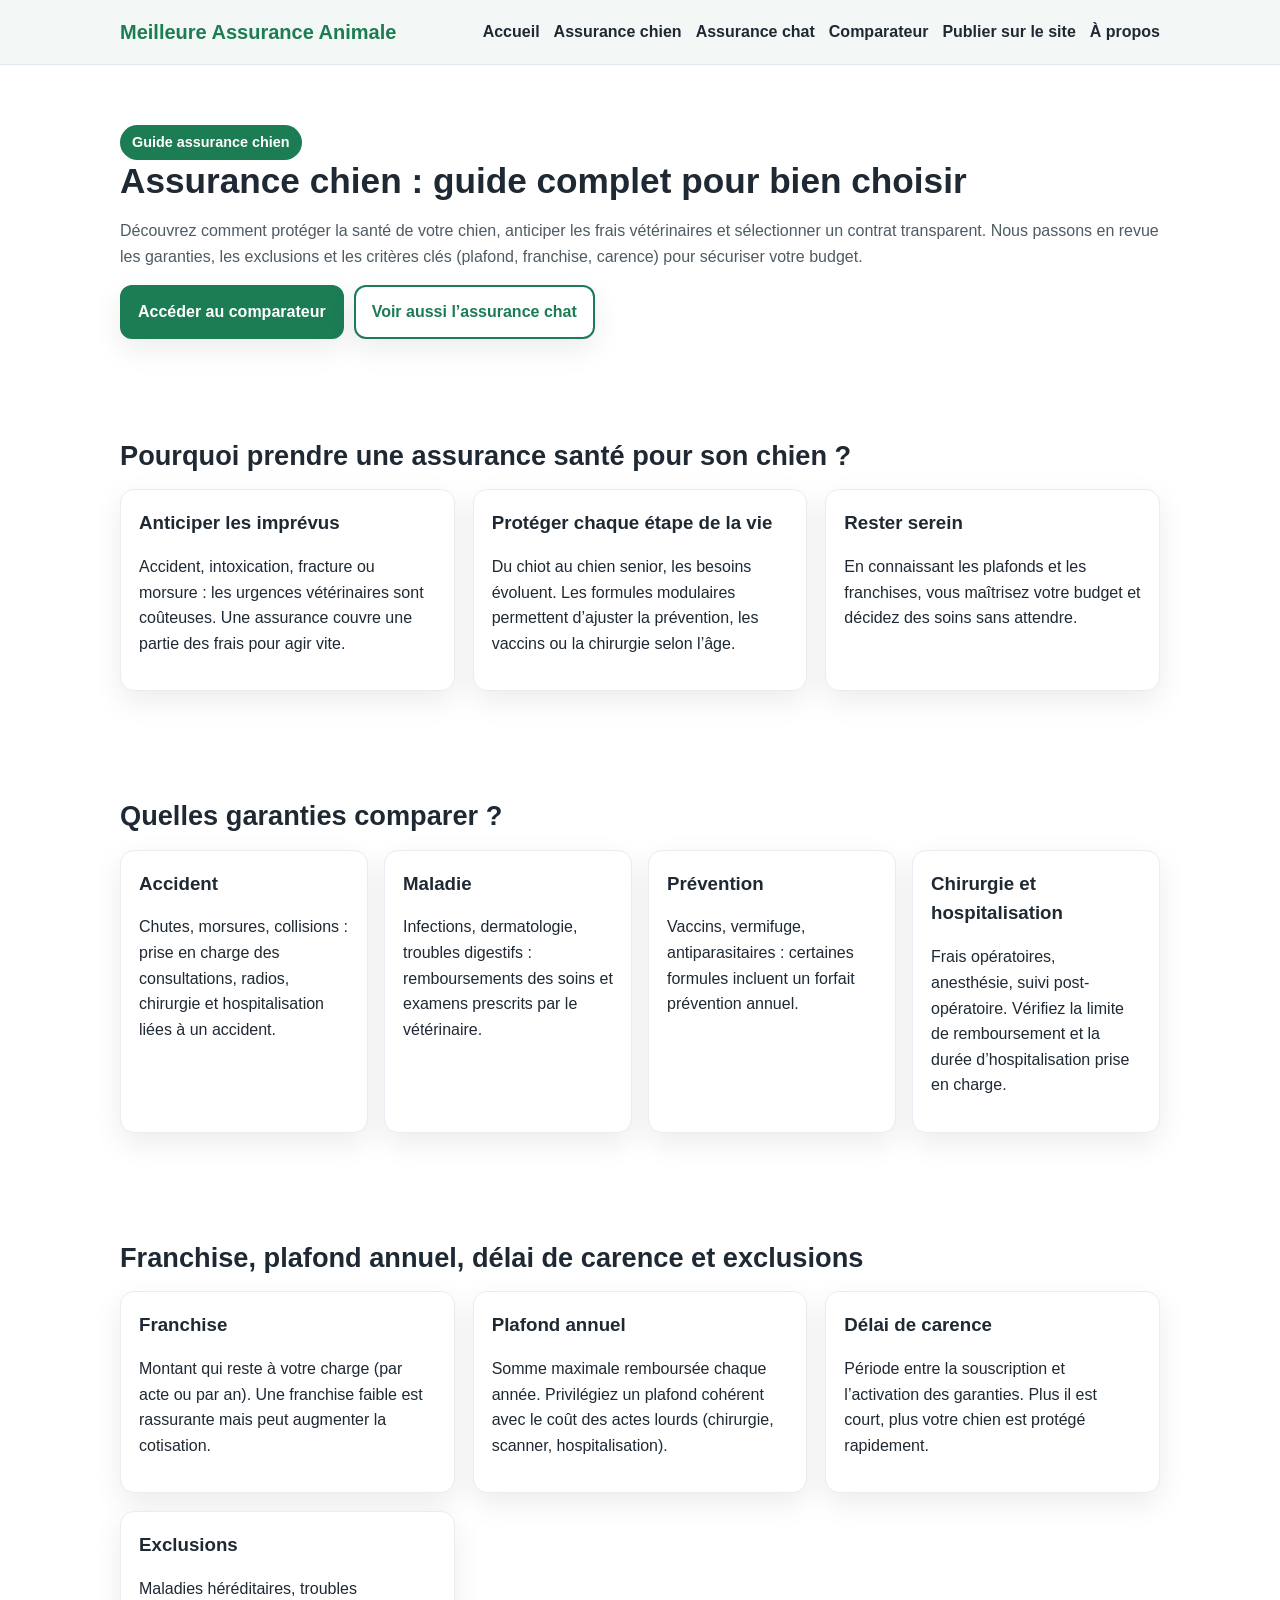
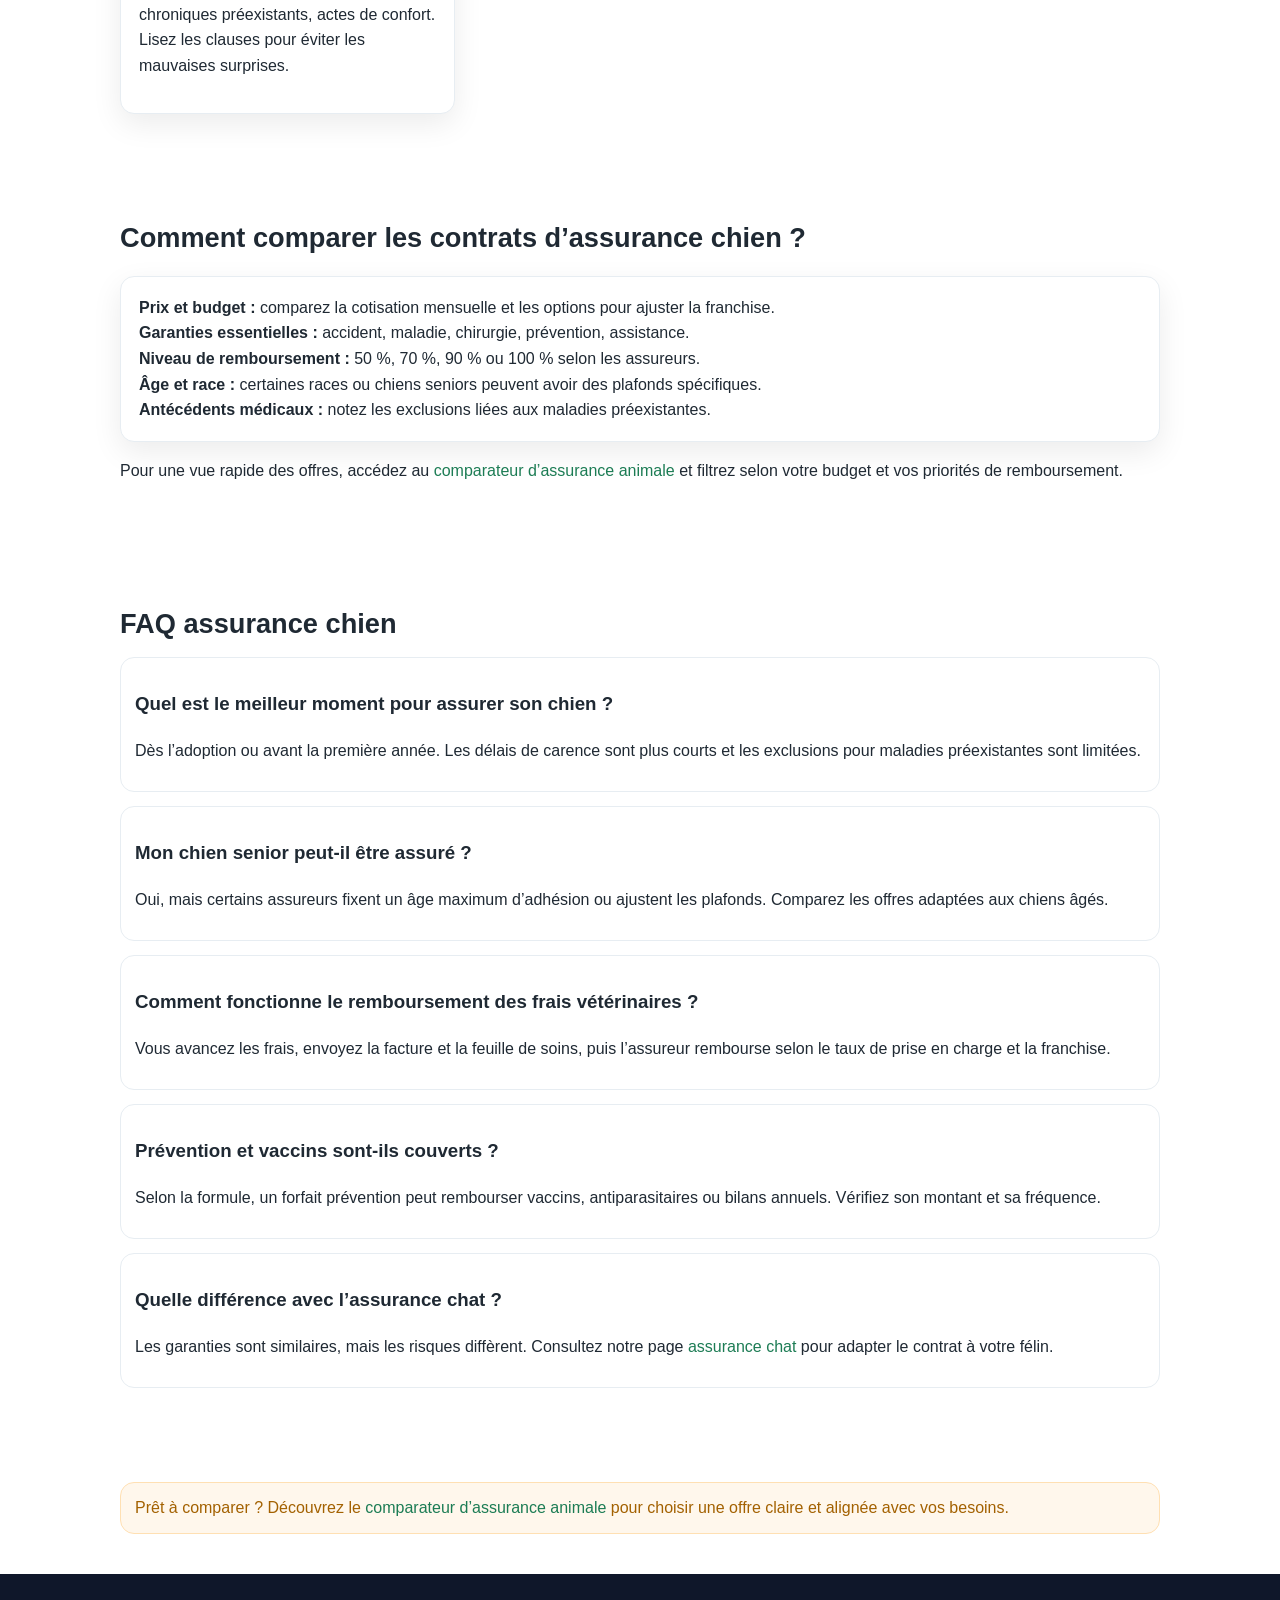
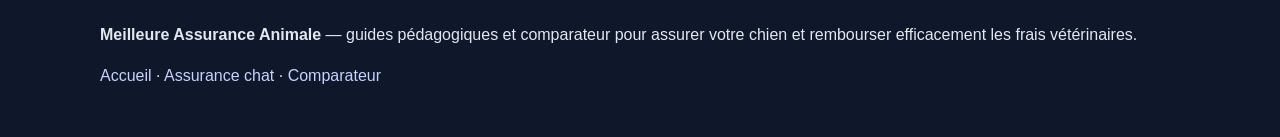
==== assurance-chien.html @ 949f6164 "Add French insurance comparator site content" ====
<!DOCTYPE html>
<html lang="fr">
<head>
  <meta charset="UTF-8">
  <meta name="viewport" content="width=device-width, initial-scale=1.0">
  <title>Assurance chien : guide complet pour bien choisir | Meilleure Assurance Animale</title>
  <meta name="description" content="Assurance chien : garanties accident et maladie, franchises, plafonds annuels, délais de carence et conseils pour comparer les contrats et rembourser les frais vétérinaires.">
  <link rel="stylesheet" href="style.css">
</head>
<body>
<header>
  <div class="navbar">
    <a class="brand" href="/">Meilleure Assurance Animale</a>
    <nav>
      <ul>
        <li><a href="/">Accueil</a></li>
        <li><a href="assurance-chien.html">Assurance chien</a></li>
        <li><a href="assurance-chat.html">Assurance chat</a></li>
        <li><a href="comparateur.html">Comparateur</a></li>
        <li><a href="publier-sur-le-site.html">Publier sur le site</a></li>
        <li><a href="a-propos.html">À propos</a></li>
      </ul>
    </nav>
  </div>
</header>

<section class="hero">
  <div>
    <span class="badge">Guide assurance chien</span>
    <h1>Assurance chien : guide complet pour bien choisir</h1>
    <p>Découvrez comment protéger la santé de votre chien, anticiper les frais vétérinaires et sélectionner un contrat transparent. Nous passons en revue les garanties, les exclusions et les critères clés (plafond, franchise, carence) pour sécuriser votre budget.</p>
    <div style="display:flex;flex-wrap:wrap;gap:10px;margin-top:14px;">
      <a class="btn" href="comparateur.html">Accéder au comparateur</a>
      <a class="btn outline" href="assurance-chat.html">Voir aussi l’assurance chat</a>
    </div>
  </div>
</section>

<section class="section">
  <h2>Pourquoi prendre une assurance santé pour son chien ?</h2>
  <div class="grid-two">
    <div class="card">
      <h3>Anticiper les imprévus</h3>
      <p>Accident, intoxication, fracture ou morsure : les urgences vétérinaires sont coûteuses. Une assurance couvre une partie des frais pour agir vite.</p>
    </div>
    <div class="card">
      <h3>Protéger chaque étape de la vie</h3>
      <p>Du chiot au chien senior, les besoins évoluent. Les formules modulaires permettent d’ajuster la prévention, les vaccins ou la chirurgie selon l’âge.</p>
    </div>
    <div class="card">
      <h3>Rester serein</h3>
      <p>En connaissant les plafonds et les franchises, vous maîtrisez votre budget et décidez des soins sans attendre.</p>
    </div>
  </div>
</section>

<section class="section">
  <h2>Quelles garanties comparer ?</h2>
  <div class="cards">
    <div class="card">
      <h3>Accident</h3>
      <p>Chutes, morsures, collisions : prise en charge des consultations, radios, chirurgie et hospitalisation liées à un accident.</p>
    </div>
    <div class="card">
      <h3>Maladie</h3>
      <p>Infections, dermatologie, troubles digestifs : remboursements des soins et examens prescrits par le vétérinaire.</p>
    </div>
    <div class="card">
      <h3>Prévention</h3>
      <p>Vaccins, vermifuge, antiparasitaires : certaines formules incluent un forfait prévention annuel.</p>
    </div>
    <div class="card">
      <h3>Chirurgie et hospitalisation</h3>
      <p>Frais opératoires, anesthésie, suivi post-opératoire. Vérifiez la limite de remboursement et la durée d’hospitalisation prise en charge.</p>
    </div>
  </div>
</section>

<section class="section">
  <h2>Franchise, plafond annuel, délai de carence et exclusions</h2>
  <div class="grid-two">
    <div class="card">
      <h3>Franchise</h3>
      <p>Montant qui reste à votre charge (par acte ou par an). Une franchise faible est rassurante mais peut augmenter la cotisation.</p>
    </div>
    <div class="card">
      <h3>Plafond annuel</h3>
      <p>Somme maximale remboursée chaque année. Privilégiez un plafond cohérent avec le coût des actes lourds (chirurgie, scanner, hospitalisation).</p>
    </div>
    <div class="card">
      <h3>Délai de carence</h3>
      <p>Période entre la souscription et l’activation des garanties. Plus il est court, plus votre chien est protégé rapidement.</p>
    </div>
    <div class="card">
      <h3>Exclusions</h3>
      <p>Maladies héréditaires, troubles chroniques préexistants, actes de confort. Lisez les clauses pour éviter les mauvaises surprises.</p>
    </div>
  </div>
</section>

<section class="section">
  <h2>Comment comparer les contrats d’assurance chien ?</h2>
  <ul class="card" style="list-style: none; padding-left: 18px;">
    <li><strong>Prix et budget :</strong> comparez la cotisation mensuelle et les options pour ajuster la franchise.</li>
    <li><strong>Garanties essentielles :</strong> accident, maladie, chirurgie, prévention, assistance.</li>
    <li><strong>Niveau de remboursement :</strong> 50 %, 70 %, 90 % ou 100 % selon les assureurs.</li>
    <li><strong>Âge et race :</strong> certaines races ou chiens seniors peuvent avoir des plafonds spécifiques.</li>
    <li><strong>Antécédents médicaux :</strong> notez les exclusions liées aux maladies préexistantes.</li>
  </ul>
  <p>Pour une vue rapide des offres, accédez au <a href="comparateur.html">comparateur d’assurance animale</a> et filtrez selon votre budget et vos priorités de remboursement.</p>
</section>

<section class="section">
  <h2>FAQ assurance chien</h2>
  <div class="faq-item">
    <h3>Quel est le meilleur moment pour assurer son chien ?</h3>
    <p>Dès l’adoption ou avant la première année. Les délais de carence sont plus courts et les exclusions pour maladies préexistantes sont limitées.</p>
  </div>
  <div class="faq-item">
    <h3>Mon chien senior peut-il être assuré ?</h3>
    <p>Oui, mais certains assureurs fixent un âge maximum d’adhésion ou ajustent les plafonds. Comparez les offres adaptées aux chiens âgés.</p>
  </div>
  <div class="faq-item">
    <h3>Comment fonctionne le remboursement des frais vétérinaires ?</h3>
    <p>Vous avancez les frais, envoyez la facture et la feuille de soins, puis l’assureur rembourse selon le taux de prise en charge et la franchise.</p>
  </div>
  <div class="faq-item">
    <h3>Prévention et vaccins sont-ils couverts ?</h3>
    <p>Selon la formule, un forfait prévention peut rembourser vaccins, antiparasitaires ou bilans annuels. Vérifiez son montant et sa fréquence.</p>
  </div>
  <div class="faq-item">
    <h3>Quelle différence avec l’assurance chat ?</h3>
    <p>Les garanties sont similaires, mais les risques diffèrent. Consultez notre page <a href="assurance-chat.html">assurance chat</a> pour adapter le contrat à votre félin.</p>
  </div>
</section>

<section class="section">
  <div class="notice">
    Prêt à comparer ? Découvrez le <a href="comparateur.html">comparateur d’assurance animale</a> pour choisir une offre claire et alignée avec vos besoins.
  </div>
</section>

<footer class="footer">
  <div class="section" style="padding:0;max-width:var(--max-width);">
    <p><strong>Meilleure Assurance Animale</strong> — guides pédagogiques et comparateur pour assurer votre chien et rembourser efficacement les frais vétérinaires.</p>
    <p><a href="/">Accueil</a> · <a href="assurance-chat.html">Assurance chat</a> · <a href="comparateur.html">Comparateur</a></p>
  </div>
</footer>
</body>
</html>
---- style.css ----
:root {
  --primary: #1c7c54;
  --secondary: #f3f8f6;
  --accent: #ffb347;
  --text: #1f2933;
  --muted: #4f5b62;
  --bg: #ffffff;
  --shadow: 0 10px 30px rgba(0, 0, 0, 0.08);
  --radius: 14px;
  --max-width: 1080px;
}

* {
  box-sizing: border-box;
}

body {
  margin: 0;
  font-family: 'Segoe UI', 'Helvetica Neue', Arial, sans-serif;
  color: var(--text);
  background: var(--bg);
  line-height: 1.6;
}

a {
  color: var(--primary);
  text-decoration: none;
}

a:hover {
  text-decoration: underline;
}

header {
  background: var(--secondary);
  border-bottom: 1px solid #e2e8f0;
}

.navbar {
  max-width: var(--max-width);
  margin: 0 auto;
  padding: 16px 20px;
  display: flex;
  align-items: center;
  justify-content: space-between;
}

.brand {
  font-weight: 800;
  font-size: 1.25rem;
  color: var(--primary);
}

nav ul {
  list-style: none;
  margin: 0;
  padding: 0;
  display: flex;
  gap: 14px;
}

nav a {
  font-weight: 600;
  color: var(--text);
}

.hero {
  max-width: var(--max-width);
  margin: 0 auto;
  padding: 60px 20px 32px;
  display: grid;
  grid-template-columns: repeat(auto-fit, minmax(280px, 1fr));
  gap: 24px;
  align-items: center;
}

.hero h1 {
  margin: 0 0 12px;
  font-size: 2.2rem;
  line-height: 1.2;
  text-align: left;
}

.hero p {
  color: var(--muted);
}

.badge {
  display: inline-flex;
  align-items: center;
  gap: 8px;
  background: var(--primary);
  color: #fff;
  padding: 6px 12px;
  border-radius: 999px;
  font-weight: 600;
  font-size: 0.9rem;
}

.btn {
  display: inline-flex;
  align-items: center;
  justify-content: center;
  gap: 8px;
  padding: 12px 16px;
  border-radius: 12px;
  border: 2px solid var(--primary);
  background: var(--primary);
  color: #fff;
  font-weight: 700;
  text-decoration: none;
  box-shadow: var(--shadow);
  transition: transform 0.15s ease, box-shadow 0.15s ease;
}

.btn.outline {
  background: #fff;
  color: var(--primary);
}

.btn:hover {
  transform: translateY(-1px);
  text-decoration: none;
  box-shadow: 0 14px 36px rgba(28, 124, 84, 0.18);
}

.section {
  max-width: var(--max-width);
  margin: 0 auto;
  padding: 40px 20px;
}

.section h2 {
  margin-bottom: 12px;
  font-size: 1.7rem;
}

.cards {
  display: grid;
  grid-template-columns: repeat(auto-fit, minmax(240px, 1fr));
  gap: 16px;
}

.card {
  background: #fff;
  border-radius: var(--radius);
  padding: 18px;
  box-shadow: var(--shadow);
  border: 1px solid #e7edf2;
}

.card h3 {
  margin-top: 0;
  margin-bottom: 8px;
}

.grid-two {
  display: grid;
  grid-template-columns: repeat(auto-fit, minmax(300px, 1fr));
  gap: 18px;
}

.table-wrapper {
  overflow: auto;
  border-radius: var(--radius);
  box-shadow: var(--shadow);
  border: 1px solid #e7edf2;
  background: #fff;
}

table {
  width: 100%;
  border-collapse: collapse;
  min-width: 720px;
}

table th, table td {
  padding: 14px;
  text-align: left;
  border-bottom: 1px solid #e7edf2;
}

table th {
  background: var(--secondary);
  font-size: 0.95rem;
}

.notice {
  background: #fff7ec;
  border: 1px solid #ffe0b3;
  padding: 12px 14px;
  border-radius: var(--radius);
  color: #a36100;
}

.faq-item {
  margin-bottom: 14px;
  padding: 12px 14px;
  border: 1px solid #e7edf2;
  border-radius: var(--radius);
  background: #fff;
}

.footer {
  background: #0f172a;
  color: #e2e8f0;
  padding: 32px 20px;
}

.footer a {
  color: #c7d2fe;
}

.meta {
  display: none;
}

@media (max-width: 720px) {
  .hero h1 {
    font-size: 1.8rem;
  }
  nav ul {
    flex-wrap: wrap;
  }
  .btn {
    width: 100%;
  }
}
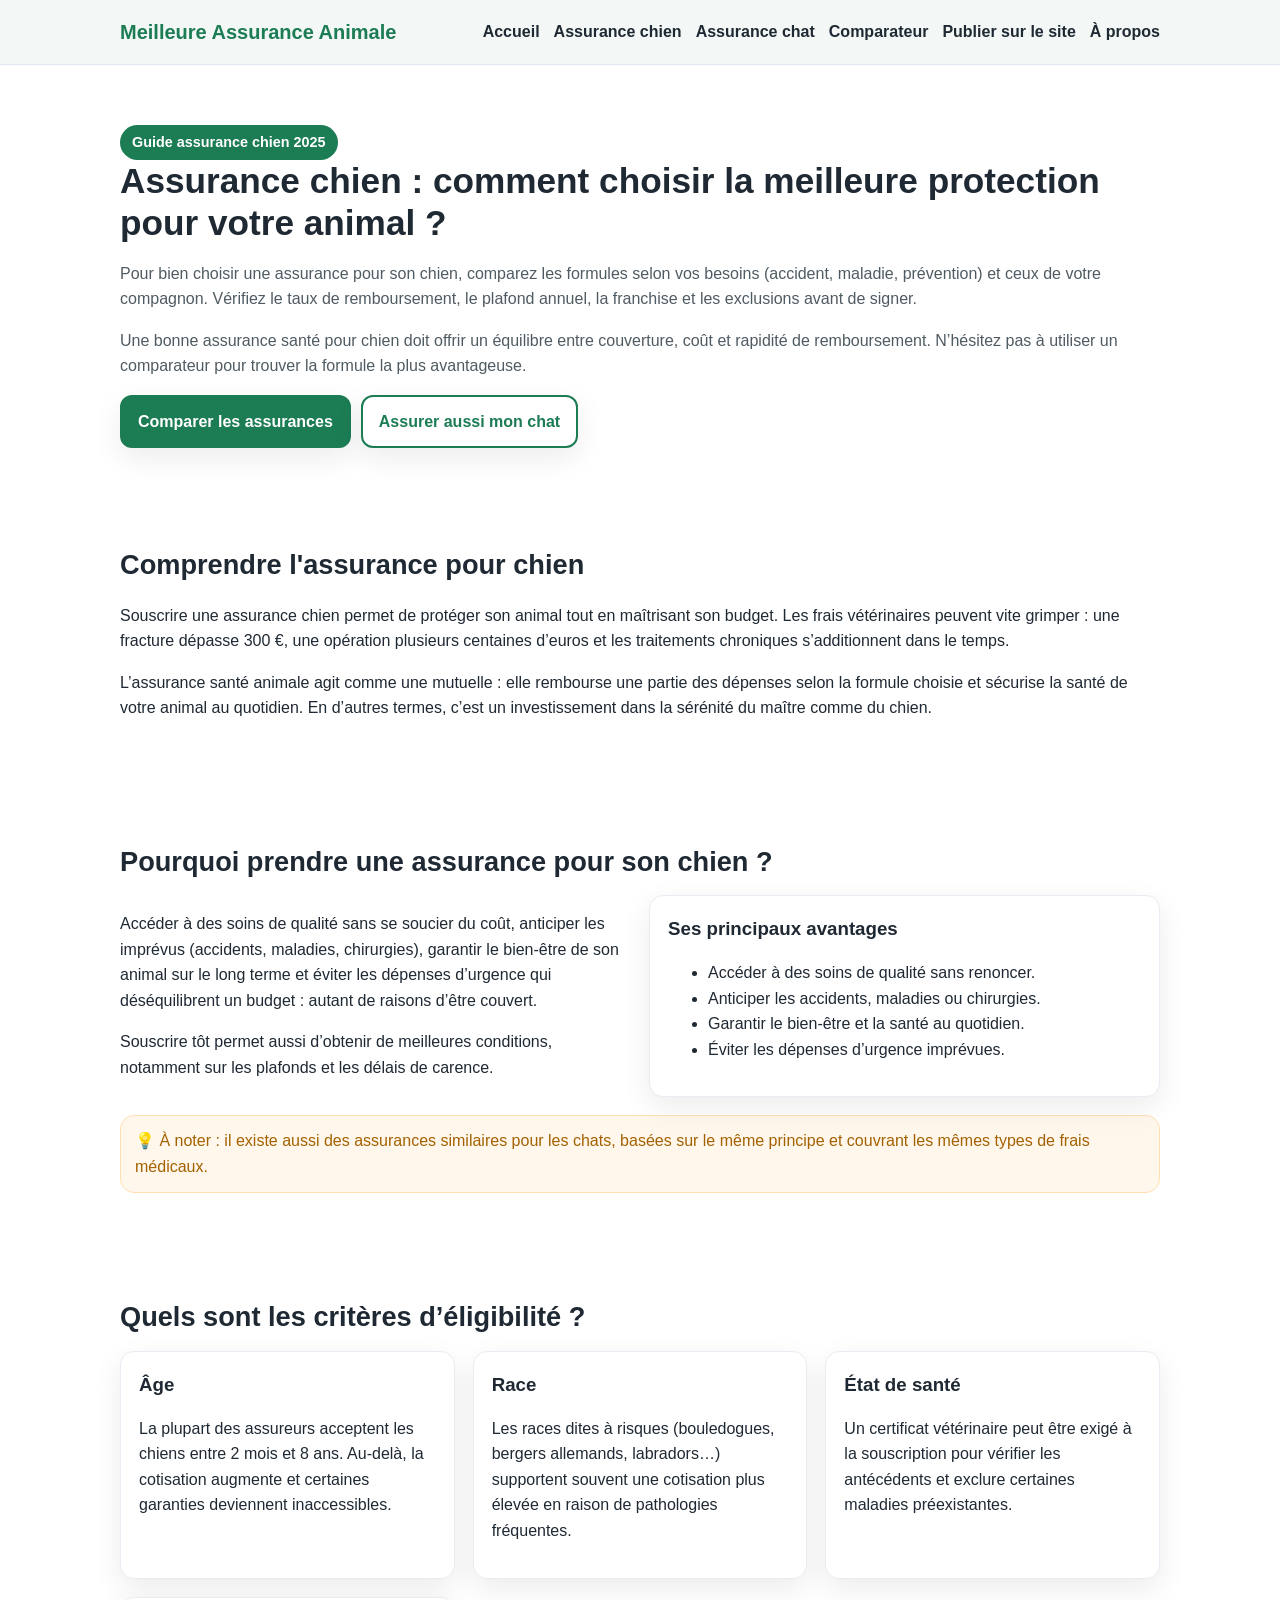
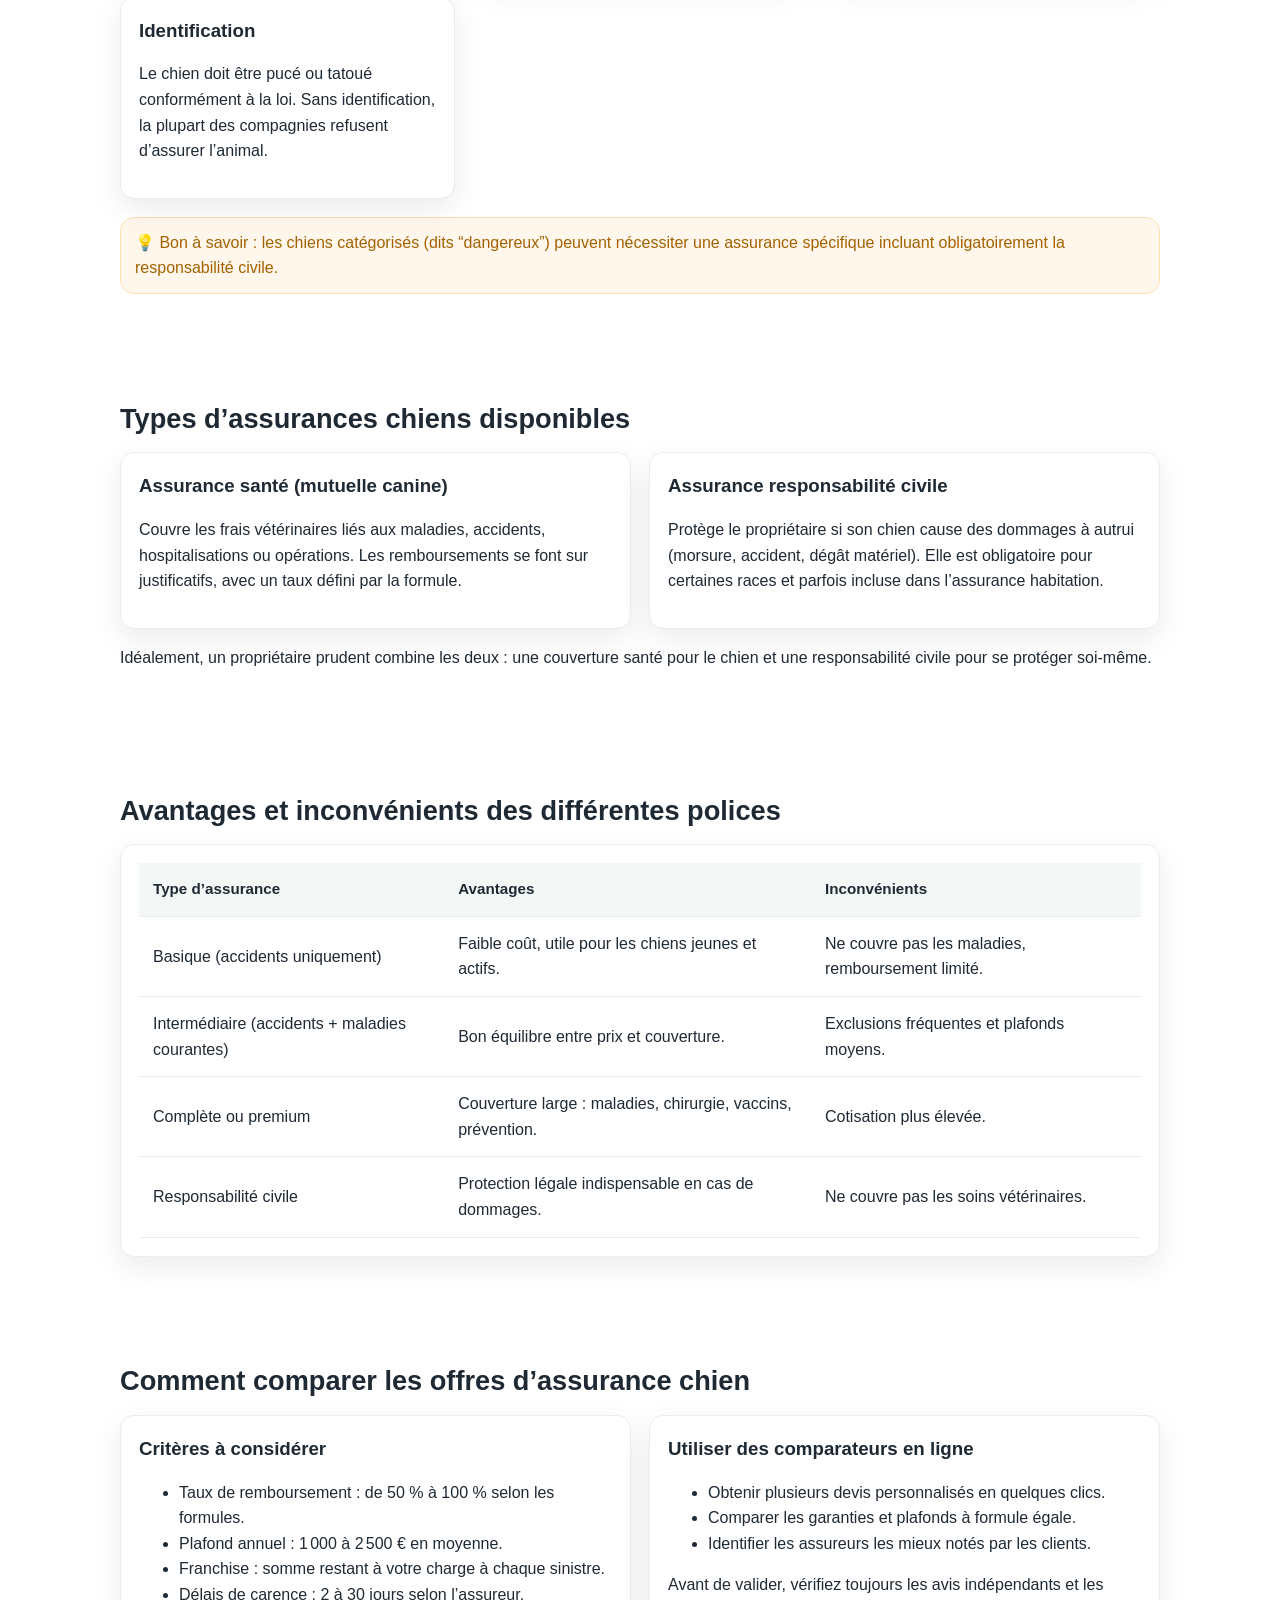
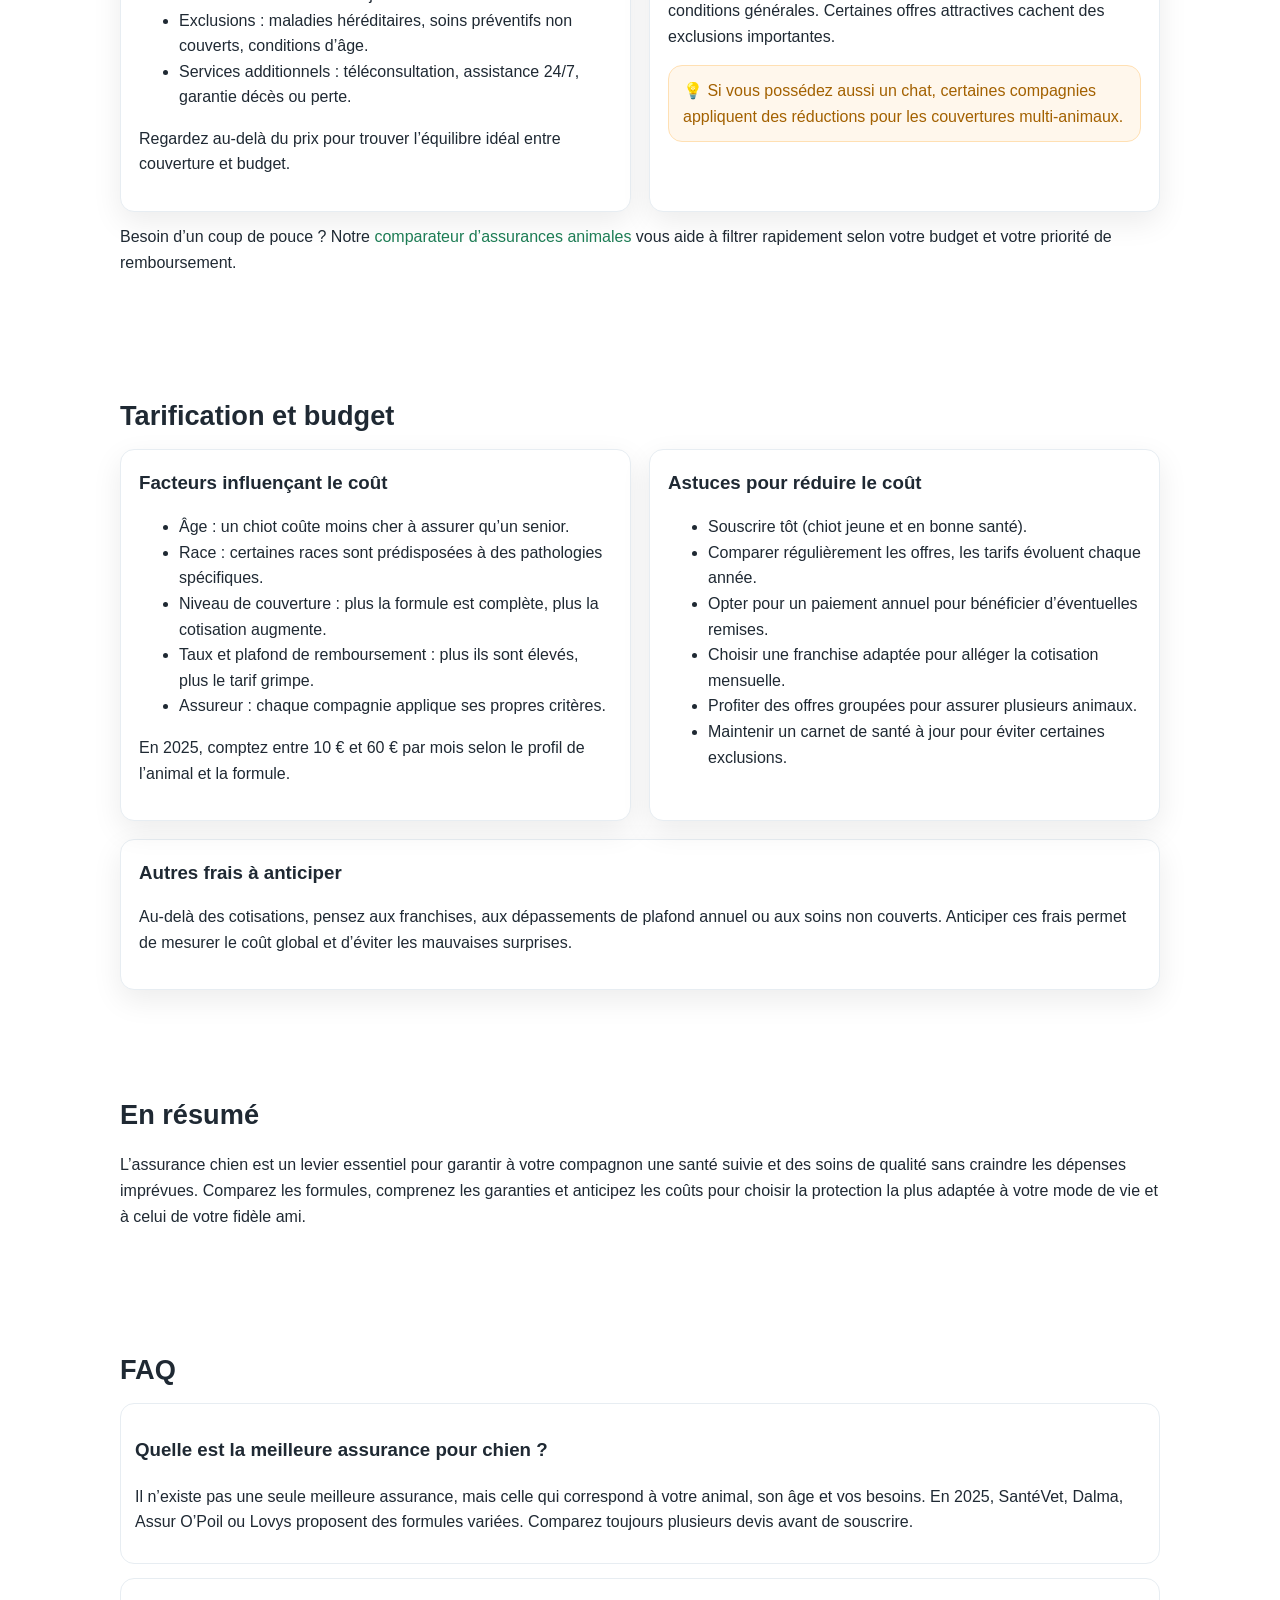
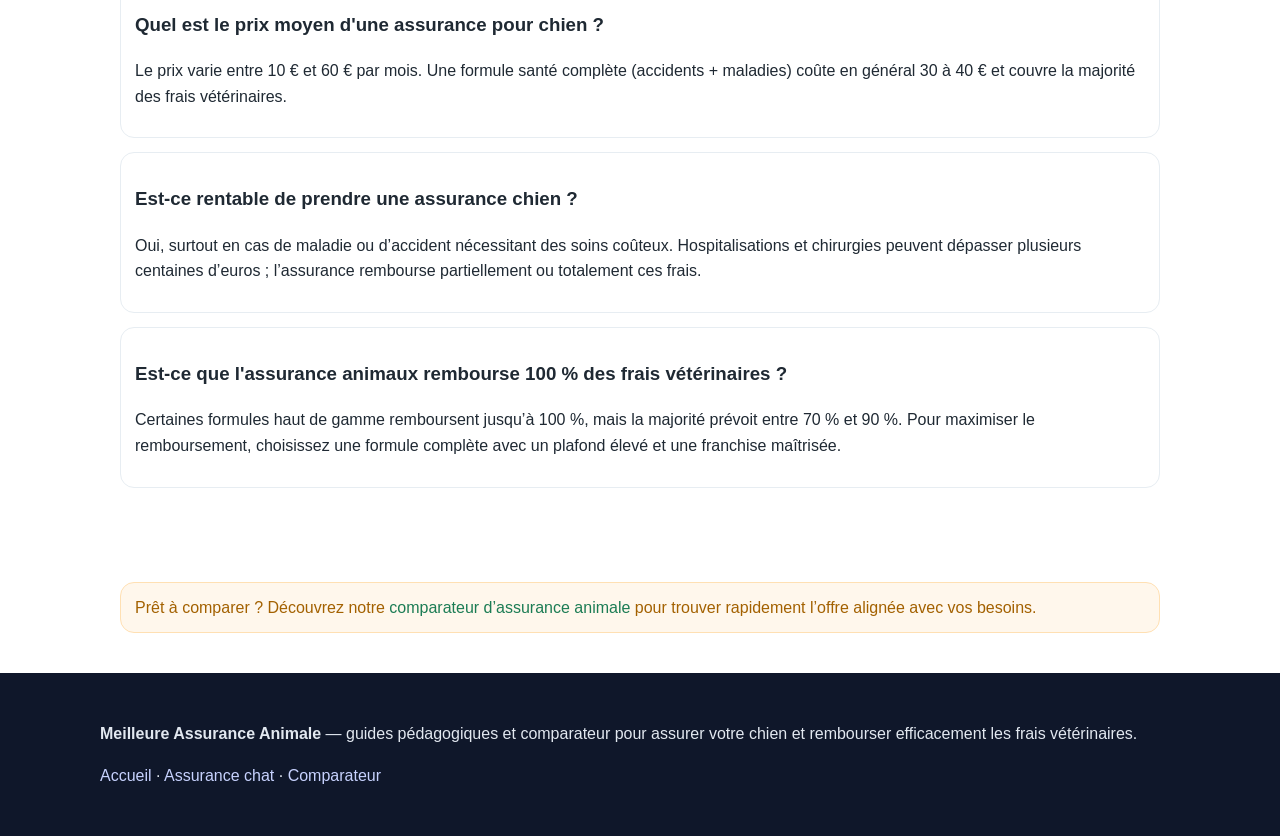
==== commit 02cd0185: "assurance chien" ====
--- a/assurance-chien.html
+++ b/assurance-chien.html
@@ -3,8 +3,8 @@
 <head>
   <meta charset="UTF-8">
   <meta name="viewport" content="width=device-width, initial-scale=1.0">
-  <title>Assurance chien : guide complet pour bien choisir | Meilleure Assurance Animale</title>
-  <meta name="description" content="Assurance chien : garanties accident et maladie, franchises, plafonds annuels, délais de carence et conseils pour comparer les contrats et rembourser les frais vétérinaires.">
+  <title>Assurance chien : comment choisir la meilleure protection | Meilleure Assurance Animale</title>
+  <meta name="description" content="Comparez les assurances chien : taux de remboursement, plafonds, franchises, délais de carence, responsabilité civile et astuces pour réduire le coût.">
   <link rel="stylesheet" href="style.css">
 </head>
 <body>
@@ -14,7 +14,7 @@
     <nav>
       <ul>
         <li><a href="/">Accueil</a></li>
-        <li><a href="assurance-chien.html">Assurance chien</a></li>
+        <li><a href="assurance-chien.html" aria-current="page">Assurance chien</a></li>
         <li><a href="assurance-chat.html">Assurance chat</a></li>
         <li><a href="comparateur.html">Comparateur</a></li>
         <li><a href="publier-sur-le-site.html">Publier sur le site</a></li>
@@ -26,117 +26,211 @@
 
 <section class="hero">
   <div>
-    <span class="badge">Guide assurance chien</span>
-    <h1>Assurance chien : guide complet pour bien choisir</h1>
-    <p>Découvrez comment protéger la santé de votre chien, anticiper les frais vétérinaires et sélectionner un contrat transparent. Nous passons en revue les garanties, les exclusions et les critères clés (plafond, franchise, carence) pour sécuriser votre budget.</p>
+    <span class="badge">Guide assurance chien 2025</span>
+    <h1>Assurance chien : comment choisir la meilleure protection pour votre animal ?</h1>
+    <p>Pour bien choisir une assurance pour son chien, comparez les formules selon vos besoins (accident, maladie, prévention) et ceux de votre compagnon. Vérifiez le taux de remboursement, le plafond annuel, la franchise et les exclusions avant de signer.</p>
+    <p>Une bonne assurance santé pour chien doit offrir un équilibre entre couverture, coût et rapidité de remboursement. N’hésitez pas à utiliser un comparateur pour trouver la formule la plus avantageuse.</p>
     <div style="display:flex;flex-wrap:wrap;gap:10px;margin-top:14px;">
-      <a class="btn" href="comparateur.html">Accéder au comparateur</a>
-      <a class="btn outline" href="assurance-chat.html">Voir aussi l’assurance chat</a>
-    </div>
-  </div>
-</section>
-
-<section class="section">
-  <h2>Pourquoi prendre une assurance santé pour son chien ?</h2>
-  <div class="grid-two">
-    <div class="card">
-      <h3>Anticiper les imprévus</h3>
-      <p>Accident, intoxication, fracture ou morsure : les urgences vétérinaires sont coûteuses. Une assurance couvre une partie des frais pour agir vite.</p>
-    </div>
-    <div class="card">
-      <h3>Protéger chaque étape de la vie</h3>
-      <p>Du chiot au chien senior, les besoins évoluent. Les formules modulaires permettent d’ajuster la prévention, les vaccins ou la chirurgie selon l’âge.</p>
-    </div>
-    <div class="card">
-      <h3>Rester serein</h3>
-      <p>En connaissant les plafonds et les franchises, vous maîtrisez votre budget et décidez des soins sans attendre.</p>
-    </div>
-  </div>
-</section>
-
-<section class="section">
-  <h2>Quelles garanties comparer ?</h2>
-  <div class="cards">
-    <div class="card">
-      <h3>Accident</h3>
-      <p>Chutes, morsures, collisions : prise en charge des consultations, radios, chirurgie et hospitalisation liées à un accident.</p>
-    </div>
-    <div class="card">
-      <h3>Maladie</h3>
-      <p>Infections, dermatologie, troubles digestifs : remboursements des soins et examens prescrits par le vétérinaire.</p>
-    </div>
-    <div class="card">
-      <h3>Prévention</h3>
-      <p>Vaccins, vermifuge, antiparasitaires : certaines formules incluent un forfait prévention annuel.</p>
-    </div>
-    <div class="card">
-      <h3>Chirurgie et hospitalisation</h3>
-      <p>Frais opératoires, anesthésie, suivi post-opératoire. Vérifiez la limite de remboursement et la durée d’hospitalisation prise en charge.</p>
-    </div>
-  </div>
-</section>
-
-<section class="section">
-  <h2>Franchise, plafond annuel, délai de carence et exclusions</h2>
-  <div class="grid-two">
-    <div class="card">
-      <h3>Franchise</h3>
-      <p>Montant qui reste à votre charge (par acte ou par an). Une franchise faible est rassurante mais peut augmenter la cotisation.</p>
-    </div>
-    <div class="card">
-      <h3>Plafond annuel</h3>
-      <p>Somme maximale remboursée chaque année. Privilégiez un plafond cohérent avec le coût des actes lourds (chirurgie, scanner, hospitalisation).</p>
-    </div>
-    <div class="card">
-      <h3>Délai de carence</h3>
-      <p>Période entre la souscription et l’activation des garanties. Plus il est court, plus votre chien est protégé rapidement.</p>
-    </div>
-    <div class="card">
-      <h3>Exclusions</h3>
-      <p>Maladies héréditaires, troubles chroniques préexistants, actes de confort. Lisez les clauses pour éviter les mauvaises surprises.</p>
-    </div>
-  </div>
-</section>
-
-<section class="section">
-  <h2>Comment comparer les contrats d’assurance chien ?</h2>
-  <ul class="card" style="list-style: none; padding-left: 18px;">
-    <li><strong>Prix et budget :</strong> comparez la cotisation mensuelle et les options pour ajuster la franchise.</li>
-    <li><strong>Garanties essentielles :</strong> accident, maladie, chirurgie, prévention, assistance.</li>
-    <li><strong>Niveau de remboursement :</strong> 50 %, 70 %, 90 % ou 100 % selon les assureurs.</li>
-    <li><strong>Âge et race :</strong> certaines races ou chiens seniors peuvent avoir des plafonds spécifiques.</li>
-    <li><strong>Antécédents médicaux :</strong> notez les exclusions liées aux maladies préexistantes.</li>
-  </ul>
-  <p>Pour une vue rapide des offres, accédez au <a href="comparateur.html">comparateur d’assurance animale</a> et filtrez selon votre budget et vos priorités de remboursement.</p>
-</section>
-
-<section class="section">
-  <h2>FAQ assurance chien</h2>
-  <div class="faq-item">
-    <h3>Quel est le meilleur moment pour assurer son chien ?</h3>
-    <p>Dès l’adoption ou avant la première année. Les délais de carence sont plus courts et les exclusions pour maladies préexistantes sont limitées.</p>
-  </div>
-  <div class="faq-item">
-    <h3>Mon chien senior peut-il être assuré ?</h3>
-    <p>Oui, mais certains assureurs fixent un âge maximum d’adhésion ou ajustent les plafonds. Comparez les offres adaptées aux chiens âgés.</p>
-  </div>
-  <div class="faq-item">
-    <h3>Comment fonctionne le remboursement des frais vétérinaires ?</h3>
-    <p>Vous avancez les frais, envoyez la facture et la feuille de soins, puis l’assureur rembourse selon le taux de prise en charge et la franchise.</p>
-  </div>
-  <div class="faq-item">
-    <h3>Prévention et vaccins sont-ils couverts ?</h3>
-    <p>Selon la formule, un forfait prévention peut rembourser vaccins, antiparasitaires ou bilans annuels. Vérifiez son montant et sa fréquence.</p>
-  </div>
-  <div class="faq-item">
-    <h3>Quelle différence avec l’assurance chat ?</h3>
-    <p>Les garanties sont similaires, mais les risques diffèrent. Consultez notre page <a href="assurance-chat.html">assurance chat</a> pour adapter le contrat à votre félin.</p>
+      <a class="btn" href="comparateur.html">Comparer les assurances</a>
+      <a class="btn outline" href="assurance-chat.html">Assurer aussi mon chat</a>
+    </div>
+  </div>
+</section>
+
+<section class="section">
+  <h2>Comprendre l'assurance pour chien</h2>
+  <p>Souscrire une assurance chien permet de protéger son animal tout en maîtrisant son budget. Les frais vétérinaires peuvent vite grimper : une fracture dépasse 300 €, une opération plusieurs centaines d’euros et les traitements chroniques s’additionnent dans le temps.</p>
+  <p>L’assurance santé animale agit comme une mutuelle : elle rembourse une partie des dépenses selon la formule choisie et sécurise la santé de votre animal au quotidien. En d’autres termes, c’est un investissement dans la sérénité du maître comme du chien.</p>
+</section>
+
+<section class="section">
+  <h2>Pourquoi prendre une assurance pour son chien&nbsp;?</h2>
+  <div class="grid-two">
+    <div>
+      <p>Accéder à des soins de qualité sans se soucier du coût, anticiper les imprévus (accidents, maladies, chirurgies), garantir le bien-être de son animal sur le long terme et éviter les dépenses d’urgence qui déséquilibrent un budget : autant de raisons d’être couvert.</p>
+      <p>Souscrire tôt permet aussi d’obtenir de meilleures conditions, notamment sur les plafonds et les délais de carence.</p>
+    </div>
+    <div class="card">
+      <h3>Ses principaux avantages</h3>
+      <ul>
+        <li>Accéder à des soins de qualité sans renoncer.</li>
+        <li>Anticiper les accidents, maladies ou chirurgies.</li>
+        <li>Garantir le bien-être et la santé au quotidien.</li>
+        <li>Éviter les dépenses d’urgence imprévues.</li>
+      </ul>
+    </div>
+  </div>
+  <div class="notice" style="margin-top:18px;">
+    💡 À noter : il existe aussi des assurances similaires pour les chats, basées sur le même principe et couvrant les mêmes types de frais médicaux.
+  </div>
+</section>
+
+<section class="section">
+  <h2>Quels sont les critères d’éligibilité&nbsp;?</h2>
+  <div class="grid-two">
+    <div class="card">
+      <h3>Âge</h3>
+      <p>La plupart des assureurs acceptent les chiens entre 2 mois et 8 ans. Au-delà, la cotisation augmente et certaines garanties deviennent inaccessibles.</p>
+    </div>
+    <div class="card">
+      <h3>Race</h3>
+      <p>Les races dites à risques (bouledogues, bergers allemands, labradors…) supportent souvent une cotisation plus élevée en raison de pathologies fréquentes.</p>
+    </div>
+    <div class="card">
+      <h3>État de santé</h3>
+      <p>Un certificat vétérinaire peut être exigé à la souscription pour vérifier les antécédents et exclure certaines maladies préexistantes.</p>
+    </div>
+    <div class="card">
+      <h3>Identification</h3>
+      <p>Le chien doit être pucé ou tatoué conformément à la loi. Sans identification, la plupart des compagnies refusent d’assurer l’animal.</p>
+    </div>
+  </div>
+  <div class="notice" style="margin-top:18px;">
+    💡 Bon à savoir : les chiens catégorisés (dits “dangereux”) peuvent nécessiter une assurance spécifique incluant obligatoirement la responsabilité civile.
+  </div>
+</section>
+
+<section class="section">
+  <h2>Types d’assurances chiens disponibles</h2>
+  <div class="grid-two">
+    <div class="card">
+      <h3>Assurance santé (mutuelle canine)</h3>
+      <p>Couvre les frais vétérinaires liés aux maladies, accidents, hospitalisations ou opérations. Les remboursements se font sur justificatifs, avec un taux défini par la formule.</p>
+    </div>
+    <div class="card">
+      <h3>Assurance responsabilité civile</h3>
+      <p>Protège le propriétaire si son chien cause des dommages à autrui (morsure, accident, dégât matériel). Elle est obligatoire pour certaines races et parfois incluse dans l’assurance habitation.</p>
+    </div>
+  </div>
+  <p style="margin-top:16px;">Idéalement, un propriétaire prudent combine les deux : une couverture santé pour le chien et une responsabilité civile pour se protéger soi-même.</p>
+</section>
+
+<section class="section">
+  <h2>Avantages et inconvénients des différentes polices</h2>
+  <div class="card" style="overflow-x:auto;">
+    <table>
+      <thead>
+        <tr>
+          <th>Type d’assurance</th>
+          <th>Avantages</th>
+          <th>Inconvénients</th>
+        </tr>
+      </thead>
+      <tbody>
+        <tr>
+          <td>Basique (accidents uniquement)</td>
+          <td>Faible coût, utile pour les chiens jeunes et actifs.</td>
+          <td>Ne couvre pas les maladies, remboursement limité.</td>
+        </tr>
+        <tr>
+          <td>Intermédiaire (accidents + maladies courantes)</td>
+          <td>Bon équilibre entre prix et couverture.</td>
+          <td>Exclusions fréquentes et plafonds moyens.</td>
+        </tr>
+        <tr>
+          <td>Complète ou premium</td>
+          <td>Couverture large : maladies, chirurgie, vaccins, prévention.</td>
+          <td>Cotisation plus élevée.</td>
+        </tr>
+        <tr>
+          <td>Responsabilité civile</td>
+          <td>Protection légale indispensable en cas de dommages.</td>
+          <td>Ne couvre pas les soins vétérinaires.</td>
+        </tr>
+      </tbody>
+    </table>
+  </div>
+</section>
+
+<section class="section">
+  <h2>Comment comparer les offres d’assurance chien</h2>
+  <div class="grid-two">
+    <div class="card">
+      <h3>Critères à considérer</h3>
+      <ul>
+        <li>Taux de remboursement : de 50 % à 100 % selon les formules.</li>
+        <li>Plafond annuel : 1 000 à 2 500 € en moyenne.</li>
+        <li>Franchise : somme restant à votre charge à chaque sinistre.</li>
+        <li>Délais de carence : 2 à 30 jours selon l’assureur.</li>
+        <li>Exclusions : maladies héréditaires, soins préventifs non couverts, conditions d’âge.</li>
+        <li>Services additionnels : téléconsultation, assistance 24/7, garantie décès ou perte.</li>
+      </ul>
+      <p>Regardez au-delà du prix pour trouver l’équilibre idéal entre couverture et budget.</p>
+    </div>
+    <div class="card">
+      <h3>Utiliser des comparateurs en ligne</h3>
+      <ul>
+        <li>Obtenir plusieurs devis personnalisés en quelques clics.</li>
+        <li>Comparer les garanties et plafonds à formule égale.</li>
+        <li>Identifier les assureurs les mieux notés par les clients.</li>
+      </ul>
+      <p>Avant de valider, vérifiez toujours les avis indépendants et les conditions générales. Certaines offres attractives cachent des exclusions importantes.</p>
+      <p class="notice" style="margin-top:8px;">💡 Si vous possédez aussi un chat, certaines compagnies appliquent des réductions pour les couvertures multi-animaux.</p>
+    </div>
+  </div>
+  <p style="margin-top:12px;">Besoin d’un coup de pouce&nbsp;? Notre <a href="comparateur.html">comparateur d’assurances animales</a> vous aide à filtrer rapidement selon votre budget et votre priorité de remboursement.</p>
+</section>
+
+<section class="section">
+  <h2>Tarification et budget</h2>
+  <div class="grid-two">
+    <div class="card">
+      <h3>Facteurs influençant le coût</h3>
+      <ul>
+        <li>Âge : un chiot coûte moins cher à assurer qu’un senior.</li>
+        <li>Race : certaines races sont prédisposées à des pathologies spécifiques.</li>
+        <li>Niveau de couverture : plus la formule est complète, plus la cotisation augmente.</li>
+        <li>Taux et plafond de remboursement : plus ils sont élevés, plus le tarif grimpe.</li>
+        <li>Assureur : chaque compagnie applique ses propres critères.</li>
+      </ul>
+      <p>En 2025, comptez entre 10 € et 60 € par mois selon le profil de l’animal et la formule.</p>
+    </div>
+    <div class="card">
+      <h3>Astuces pour réduire le coût</h3>
+      <ul>
+        <li>Souscrire tôt (chiot jeune et en bonne santé).</li>
+        <li>Comparer régulièrement les offres, les tarifs évoluent chaque année.</li>
+        <li>Opter pour un paiement annuel pour bénéficier d’éventuelles remises.</li>
+        <li>Choisir une franchise adaptée pour alléger la cotisation mensuelle.</li>
+        <li>Profiter des offres groupées pour assurer plusieurs animaux.</li>
+        <li>Maintenir un carnet de santé à jour pour éviter certaines exclusions.</li>
+      </ul>
+    </div>
+  </div>
+  <div class="card" style="margin-top:18px;">
+    <h3>Autres frais à anticiper</h3>
+    <p>Au-delà des cotisations, pensez aux franchises, aux dépassements de plafond annuel ou aux soins non couverts. Anticiper ces frais permet de mesurer le coût global et d’éviter les mauvaises surprises.</p>
+  </div>
+</section>
+
+<section class="section">
+  <h2>En résumé</h2>
+  <p>L’assurance chien est un levier essentiel pour garantir à votre compagnon une santé suivie et des soins de qualité sans craindre les dépenses imprévues. Comparez les formules, comprenez les garanties et anticipez les coûts pour choisir la protection la plus adaptée à votre mode de vie et à celui de votre fidèle ami.</p>
+</section>
+
+<section class="section">
+  <h2>FAQ</h2>
+  <div class="faq-item">
+    <h3>Quelle est la meilleure assurance pour chien&nbsp;?</h3>
+    <p>Il n’existe pas une seule meilleure assurance, mais celle qui correspond à votre animal, son âge et vos besoins. En 2025, SantéVet, Dalma, Assur O’Poil ou Lovys proposent des formules variées. Comparez toujours plusieurs devis avant de souscrire.</p>
+  </div>
+  <div class="faq-item">
+    <h3>Quel est le prix moyen d'une assurance pour chien&nbsp;?</h3>
+    <p>Le prix varie entre 10 € et 60 € par mois. Une formule santé complète (accidents + maladies) coûte en général 30 à 40 € et couvre la majorité des frais vétérinaires.</p>
+  </div>
+  <div class="faq-item">
+    <h3>Est-ce rentable de prendre une assurance chien&nbsp;?</h3>
+    <p>Oui, surtout en cas de maladie ou d’accident nécessitant des soins coûteux. Hospitalisations et chirurgies peuvent dépasser plusieurs centaines d’euros ; l’assurance rembourse partiellement ou totalement ces frais.</p>
+  </div>
+  <div class="faq-item">
+    <h3>Est-ce que l'assurance animaux rembourse 100 % des frais vétérinaires&nbsp;?</h3>
+    <p>Certaines formules haut de gamme remboursent jusqu’à 100 %, mais la majorité prévoit entre 70 % et 90 %. Pour maximiser le remboursement, choisissez une formule complète avec un plafond élevé et une franchise maîtrisée.</p>
   </div>
 </section>
 
 <section class="section">
   <div class="notice">
-    Prêt à comparer ? Découvrez le <a href="comparateur.html">comparateur d’assurance animale</a> pour choisir une offre claire et alignée avec vos besoins.
+    Prêt à comparer ? Découvrez notre <a href="comparateur.html">comparateur d’assurance animale</a> pour trouver rapidement l’offre alignée avec vos besoins.
   </div>
 </section>
 
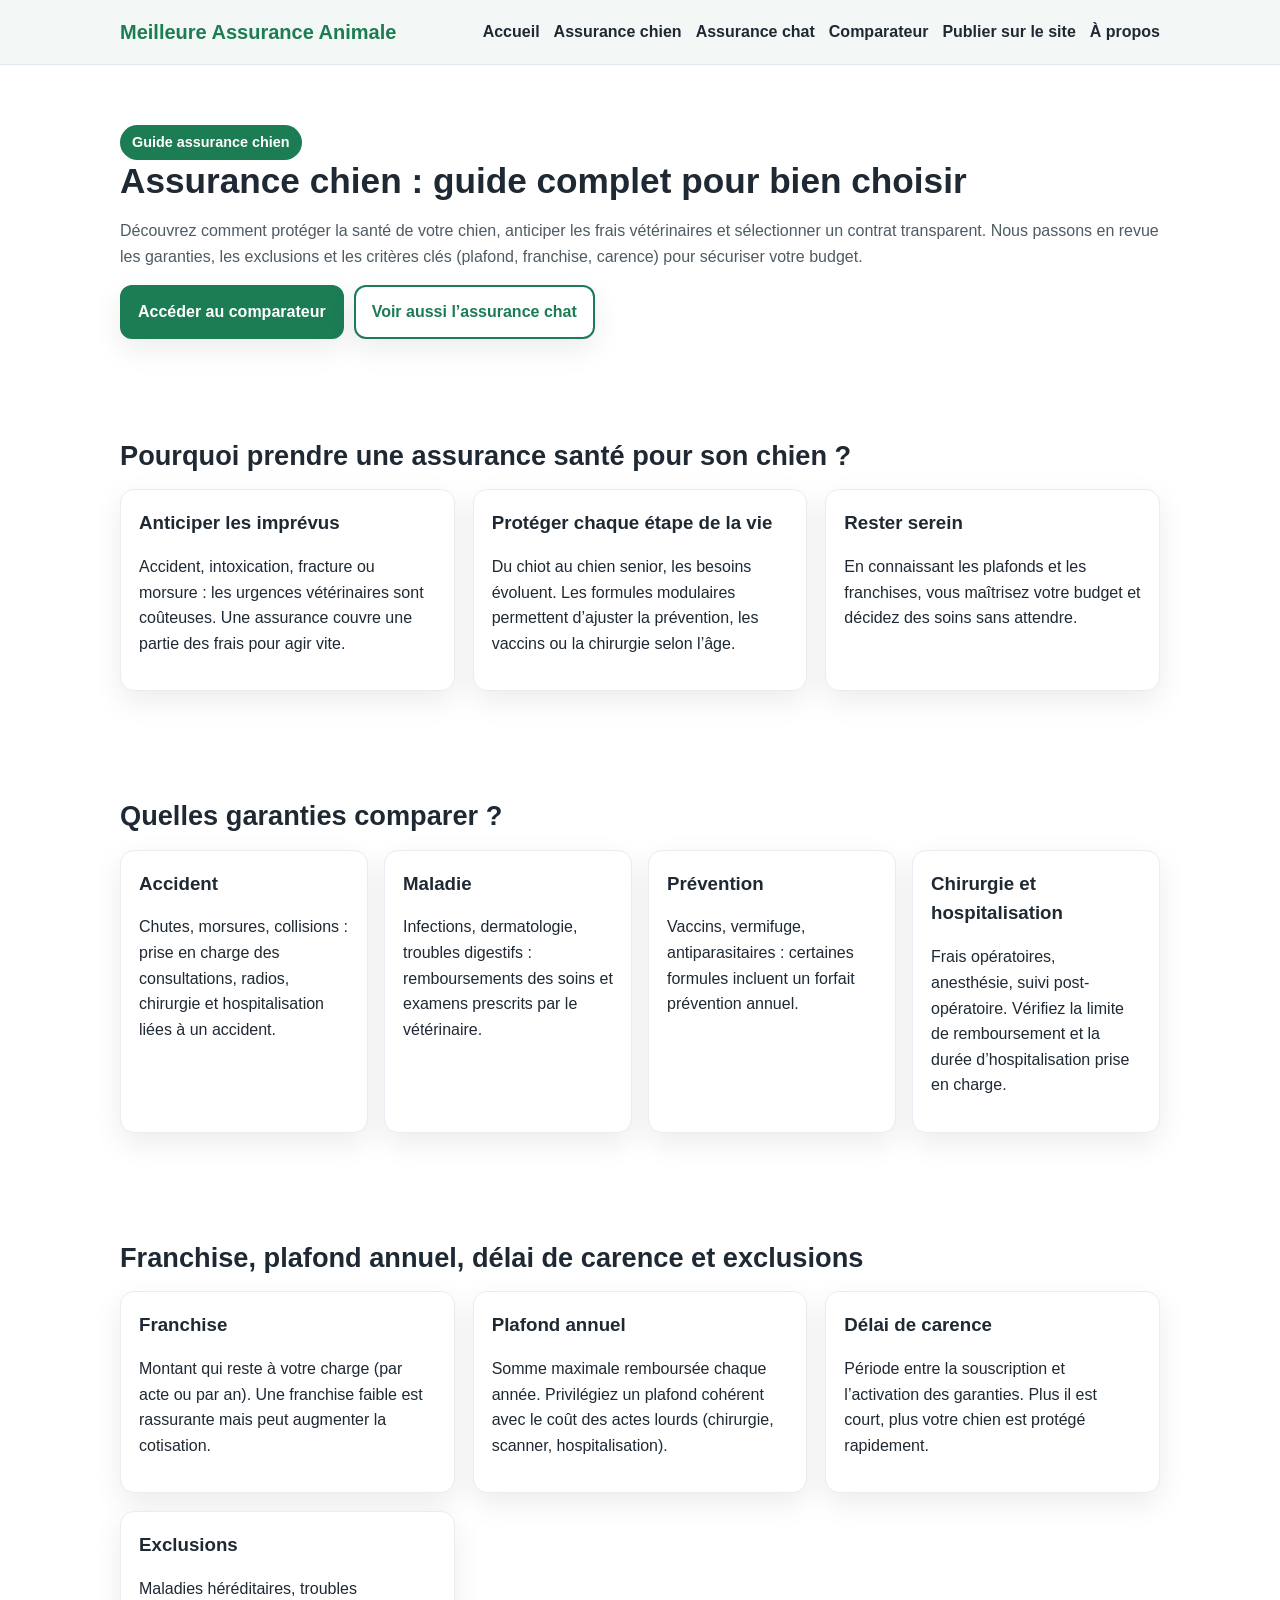
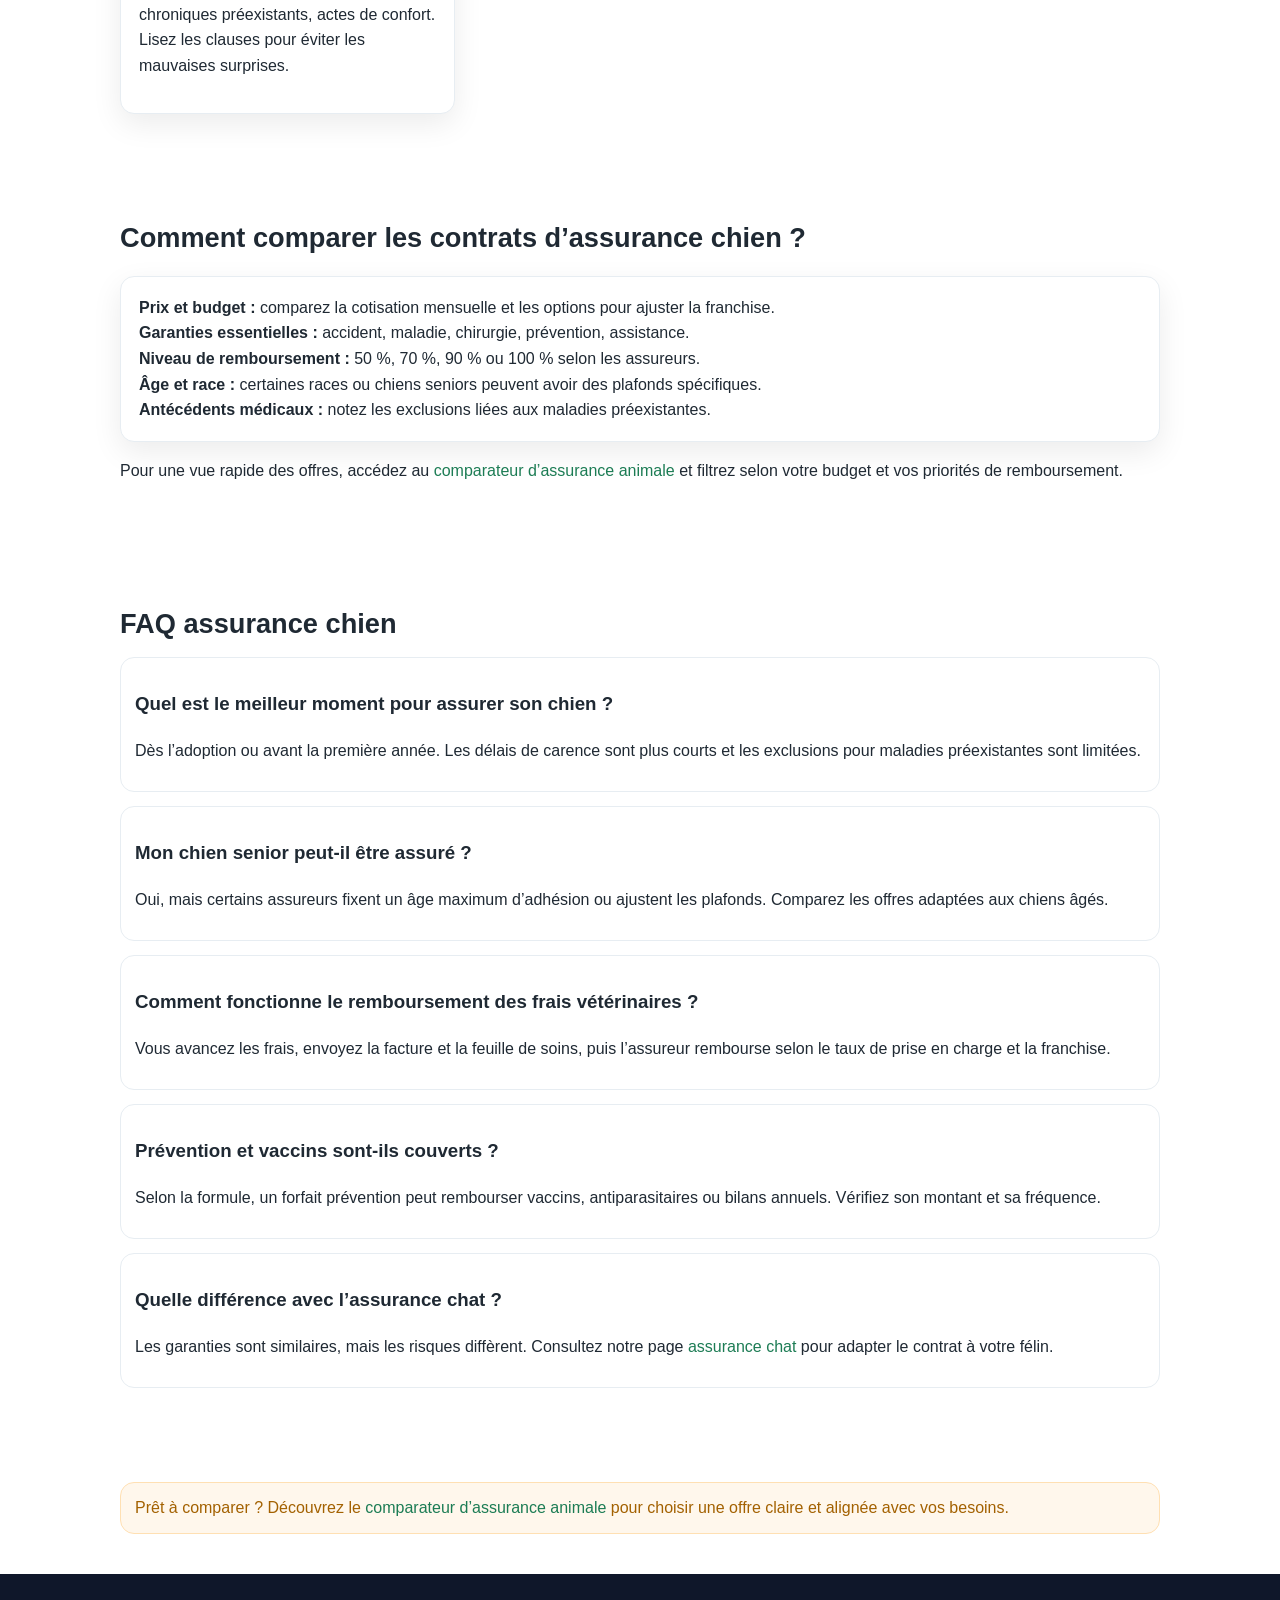
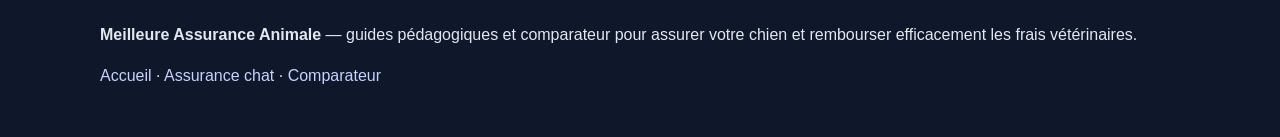
==== commit e10d7b05: "Merge pull request #2 from paudrupro/codex/creer-site-comparateur-assurance-animale-d2hvrv Update co" ====
--- a/assurance-chien.html
+++ b/assurance-chien.html
@@ -3,8 +3,8 @@
 <head>
   <meta charset="UTF-8">
   <meta name="viewport" content="width=device-width, initial-scale=1.0">
-  <title>Assurance chien : comment choisir la meilleure protection | Meilleure Assurance Animale</title>
-  <meta name="description" content="Comparez les assurances chien : taux de remboursement, plafonds, franchises, délais de carence, responsabilité civile et astuces pour réduire le coût.">
+  <title>Assurance chien : guide complet pour bien choisir | Meilleure Assurance Animale</title>
+  <meta name="description" content="Assurance chien : garanties accident et maladie, franchises, plafonds annuels, délais de carence et conseils pour comparer les contrats et rembourser les frais vétérinaires.">
   <link rel="stylesheet" href="style.css">
 </head>
 <body>
@@ -14,7 +14,7 @@
     <nav>
       <ul>
         <li><a href="/">Accueil</a></li>
-        <li><a href="assurance-chien.html" aria-current="page">Assurance chien</a></li>
+        <li><a href="assurance-chien.html">Assurance chien</a></li>
         <li><a href="assurance-chat.html">Assurance chat</a></li>
         <li><a href="comparateur.html">Comparateur</a></li>
         <li><a href="publier-sur-le-site.html">Publier sur le site</a></li>
@@ -26,211 +26,117 @@
 
 <section class="hero">
   <div>
-    <span class="badge">Guide assurance chien 2025</span>
-    <h1>Assurance chien : comment choisir la meilleure protection pour votre animal ?</h1>
-    <p>Pour bien choisir une assurance pour son chien, comparez les formules selon vos besoins (accident, maladie, prévention) et ceux de votre compagnon. Vérifiez le taux de remboursement, le plafond annuel, la franchise et les exclusions avant de signer.</p>
-    <p>Une bonne assurance santé pour chien doit offrir un équilibre entre couverture, coût et rapidité de remboursement. N’hésitez pas à utiliser un comparateur pour trouver la formule la plus avantageuse.</p>
+    <span class="badge">Guide assurance chien</span>
+    <h1>Assurance chien : guide complet pour bien choisir</h1>
+    <p>Découvrez comment protéger la santé de votre chien, anticiper les frais vétérinaires et sélectionner un contrat transparent. Nous passons en revue les garanties, les exclusions et les critères clés (plafond, franchise, carence) pour sécuriser votre budget.</p>
     <div style="display:flex;flex-wrap:wrap;gap:10px;margin-top:14px;">
-      <a class="btn" href="comparateur.html">Comparer les assurances</a>
-      <a class="btn outline" href="assurance-chat.html">Assurer aussi mon chat</a>
+      <a class="btn" href="comparateur.html">Accéder au comparateur</a>
+      <a class="btn outline" href="assurance-chat.html">Voir aussi l’assurance chat</a>
     </div>
   </div>
 </section>
 
 <section class="section">
-  <h2>Comprendre l'assurance pour chien</h2>
-  <p>Souscrire une assurance chien permet de protéger son animal tout en maîtrisant son budget. Les frais vétérinaires peuvent vite grimper : une fracture dépasse 300 €, une opération plusieurs centaines d’euros et les traitements chroniques s’additionnent dans le temps.</p>
-  <p>L’assurance santé animale agit comme une mutuelle : elle rembourse une partie des dépenses selon la formule choisie et sécurise la santé de votre animal au quotidien. En d’autres termes, c’est un investissement dans la sérénité du maître comme du chien.</p>
-</section>
-
-<section class="section">
-  <h2>Pourquoi prendre une assurance pour son chien&nbsp;?</h2>
+  <h2>Pourquoi prendre une assurance santé pour son chien ?</h2>
   <div class="grid-two">
-    <div>
-      <p>Accéder à des soins de qualité sans se soucier du coût, anticiper les imprévus (accidents, maladies, chirurgies), garantir le bien-être de son animal sur le long terme et éviter les dépenses d’urgence qui déséquilibrent un budget : autant de raisons d’être couvert.</p>
-      <p>Souscrire tôt permet aussi d’obtenir de meilleures conditions, notamment sur les plafonds et les délais de carence.</p>
+    <div class="card">
+      <h3>Anticiper les imprévus</h3>
+      <p>Accident, intoxication, fracture ou morsure : les urgences vétérinaires sont coûteuses. Une assurance couvre une partie des frais pour agir vite.</p>
     </div>
     <div class="card">
-      <h3>Ses principaux avantages</h3>
-      <ul>
-        <li>Accéder à des soins de qualité sans renoncer.</li>
-        <li>Anticiper les accidents, maladies ou chirurgies.</li>
-        <li>Garantir le bien-être et la santé au quotidien.</li>
-        <li>Éviter les dépenses d’urgence imprévues.</li>
-      </ul>
+      <h3>Protéger chaque étape de la vie</h3>
+      <p>Du chiot au chien senior, les besoins évoluent. Les formules modulaires permettent d’ajuster la prévention, les vaccins ou la chirurgie selon l’âge.</p>
     </div>
-  </div>
-  <div class="notice" style="margin-top:18px;">
-    💡 À noter : il existe aussi des assurances similaires pour les chats, basées sur le même principe et couvrant les mêmes types de frais médicaux.
+    <div class="card">
+      <h3>Rester serein</h3>
+      <p>En connaissant les plafonds et les franchises, vous maîtrisez votre budget et décidez des soins sans attendre.</p>
+    </div>
   </div>
 </section>
 
 <section class="section">
-  <h2>Quels sont les critères d’éligibilité&nbsp;?</h2>
-  <div class="grid-two">
+  <h2>Quelles garanties comparer ?</h2>
+  <div class="cards">
     <div class="card">
-      <h3>Âge</h3>
-      <p>La plupart des assureurs acceptent les chiens entre 2 mois et 8 ans. Au-delà, la cotisation augmente et certaines garanties deviennent inaccessibles.</p>
+      <h3>Accident</h3>
+      <p>Chutes, morsures, collisions : prise en charge des consultations, radios, chirurgie et hospitalisation liées à un accident.</p>
     </div>
     <div class="card">
-      <h3>Race</h3>
-      <p>Les races dites à risques (bouledogues, bergers allemands, labradors…) supportent souvent une cotisation plus élevée en raison de pathologies fréquentes.</p>
+      <h3>Maladie</h3>
+      <p>Infections, dermatologie, troubles digestifs : remboursements des soins et examens prescrits par le vétérinaire.</p>
     </div>
     <div class="card">
-      <h3>État de santé</h3>
-      <p>Un certificat vétérinaire peut être exigé à la souscription pour vérifier les antécédents et exclure certaines maladies préexistantes.</p>
+      <h3>Prévention</h3>
+      <p>Vaccins, vermifuge, antiparasitaires : certaines formules incluent un forfait prévention annuel.</p>
     </div>
     <div class="card">
-      <h3>Identification</h3>
-      <p>Le chien doit être pucé ou tatoué conformément à la loi. Sans identification, la plupart des compagnies refusent d’assurer l’animal.</p>
+      <h3>Chirurgie et hospitalisation</h3>
+      <p>Frais opératoires, anesthésie, suivi post-opératoire. Vérifiez la limite de remboursement et la durée d’hospitalisation prise en charge.</p>
     </div>
-  </div>
-  <div class="notice" style="margin-top:18px;">
-    💡 Bon à savoir : les chiens catégorisés (dits “dangereux”) peuvent nécessiter une assurance spécifique incluant obligatoirement la responsabilité civile.
   </div>
 </section>
 
 <section class="section">
-  <h2>Types d’assurances chiens disponibles</h2>
+  <h2>Franchise, plafond annuel, délai de carence et exclusions</h2>
   <div class="grid-two">
     <div class="card">
-      <h3>Assurance santé (mutuelle canine)</h3>
-      <p>Couvre les frais vétérinaires liés aux maladies, accidents, hospitalisations ou opérations. Les remboursements se font sur justificatifs, avec un taux défini par la formule.</p>
+      <h3>Franchise</h3>
+      <p>Montant qui reste à votre charge (par acte ou par an). Une franchise faible est rassurante mais peut augmenter la cotisation.</p>
     </div>
     <div class="card">
-      <h3>Assurance responsabilité civile</h3>
-      <p>Protège le propriétaire si son chien cause des dommages à autrui (morsure, accident, dégât matériel). Elle est obligatoire pour certaines races et parfois incluse dans l’assurance habitation.</p>
+      <h3>Plafond annuel</h3>
+      <p>Somme maximale remboursée chaque année. Privilégiez un plafond cohérent avec le coût des actes lourds (chirurgie, scanner, hospitalisation).</p>
     </div>
-  </div>
-  <p style="margin-top:16px;">Idéalement, un propriétaire prudent combine les deux : une couverture santé pour le chien et une responsabilité civile pour se protéger soi-même.</p>
-</section>
-
-<section class="section">
-  <h2>Avantages et inconvénients des différentes polices</h2>
-  <div class="card" style="overflow-x:auto;">
-    <table>
-      <thead>
-        <tr>
-          <th>Type d’assurance</th>
-          <th>Avantages</th>
-          <th>Inconvénients</th>
-        </tr>
-      </thead>
-      <tbody>
-        <tr>
-          <td>Basique (accidents uniquement)</td>
-          <td>Faible coût, utile pour les chiens jeunes et actifs.</td>
-          <td>Ne couvre pas les maladies, remboursement limité.</td>
-        </tr>
-        <tr>
-          <td>Intermédiaire (accidents + maladies courantes)</td>
-          <td>Bon équilibre entre prix et couverture.</td>
-          <td>Exclusions fréquentes et plafonds moyens.</td>
-        </tr>
-        <tr>
-          <td>Complète ou premium</td>
-          <td>Couverture large : maladies, chirurgie, vaccins, prévention.</td>
-          <td>Cotisation plus élevée.</td>
-        </tr>
-        <tr>
-          <td>Responsabilité civile</td>
-          <td>Protection légale indispensable en cas de dommages.</td>
-          <td>Ne couvre pas les soins vétérinaires.</td>
-        </tr>
-      </tbody>
-    </table>
+    <div class="card">
+      <h3>Délai de carence</h3>
+      <p>Période entre la souscription et l’activation des garanties. Plus il est court, plus votre chien est protégé rapidement.</p>
+    </div>
+    <div class="card">
+      <h3>Exclusions</h3>
+      <p>Maladies héréditaires, troubles chroniques préexistants, actes de confort. Lisez les clauses pour éviter les mauvaises surprises.</p>
+    </div>
   </div>
 </section>
 
 <section class="section">
-  <h2>Comment comparer les offres d’assurance chien</h2>
-  <div class="grid-two">
-    <div class="card">
-      <h3>Critères à considérer</h3>
-      <ul>
-        <li>Taux de remboursement : de 50 % à 100 % selon les formules.</li>
-        <li>Plafond annuel : 1 000 à 2 500 € en moyenne.</li>
-        <li>Franchise : somme restant à votre charge à chaque sinistre.</li>
-        <li>Délais de carence : 2 à 30 jours selon l’assureur.</li>
-        <li>Exclusions : maladies héréditaires, soins préventifs non couverts, conditions d’âge.</li>
-        <li>Services additionnels : téléconsultation, assistance 24/7, garantie décès ou perte.</li>
-      </ul>
-      <p>Regardez au-delà du prix pour trouver l’équilibre idéal entre couverture et budget.</p>
-    </div>
-    <div class="card">
-      <h3>Utiliser des comparateurs en ligne</h3>
-      <ul>
-        <li>Obtenir plusieurs devis personnalisés en quelques clics.</li>
-        <li>Comparer les garanties et plafonds à formule égale.</li>
-        <li>Identifier les assureurs les mieux notés par les clients.</li>
-      </ul>
-      <p>Avant de valider, vérifiez toujours les avis indépendants et les conditions générales. Certaines offres attractives cachent des exclusions importantes.</p>
-      <p class="notice" style="margin-top:8px;">💡 Si vous possédez aussi un chat, certaines compagnies appliquent des réductions pour les couvertures multi-animaux.</p>
-    </div>
-  </div>
-  <p style="margin-top:12px;">Besoin d’un coup de pouce&nbsp;? Notre <a href="comparateur.html">comparateur d’assurances animales</a> vous aide à filtrer rapidement selon votre budget et votre priorité de remboursement.</p>
+  <h2>Comment comparer les contrats d’assurance chien ?</h2>
+  <ul class="card" style="list-style: none; padding-left: 18px;">
+    <li><strong>Prix et budget :</strong> comparez la cotisation mensuelle et les options pour ajuster la franchise.</li>
+    <li><strong>Garanties essentielles :</strong> accident, maladie, chirurgie, prévention, assistance.</li>
+    <li><strong>Niveau de remboursement :</strong> 50 %, 70 %, 90 % ou 100 % selon les assureurs.</li>
+    <li><strong>Âge et race :</strong> certaines races ou chiens seniors peuvent avoir des plafonds spécifiques.</li>
+    <li><strong>Antécédents médicaux :</strong> notez les exclusions liées aux maladies préexistantes.</li>
+  </ul>
+  <p>Pour une vue rapide des offres, accédez au <a href="comparateur.html">comparateur d’assurance animale</a> et filtrez selon votre budget et vos priorités de remboursement.</p>
 </section>
 
 <section class="section">
-  <h2>Tarification et budget</h2>
-  <div class="grid-two">
-    <div class="card">
-      <h3>Facteurs influençant le coût</h3>
-      <ul>
-        <li>Âge : un chiot coûte moins cher à assurer qu’un senior.</li>
-        <li>Race : certaines races sont prédisposées à des pathologies spécifiques.</li>
-        <li>Niveau de couverture : plus la formule est complète, plus la cotisation augmente.</li>
-        <li>Taux et plafond de remboursement : plus ils sont élevés, plus le tarif grimpe.</li>
-        <li>Assureur : chaque compagnie applique ses propres critères.</li>
-      </ul>
-      <p>En 2025, comptez entre 10 € et 60 € par mois selon le profil de l’animal et la formule.</p>
-    </div>
-    <div class="card">
-      <h3>Astuces pour réduire le coût</h3>
-      <ul>
-        <li>Souscrire tôt (chiot jeune et en bonne santé).</li>
-        <li>Comparer régulièrement les offres, les tarifs évoluent chaque année.</li>
-        <li>Opter pour un paiement annuel pour bénéficier d’éventuelles remises.</li>
-        <li>Choisir une franchise adaptée pour alléger la cotisation mensuelle.</li>
-        <li>Profiter des offres groupées pour assurer plusieurs animaux.</li>
-        <li>Maintenir un carnet de santé à jour pour éviter certaines exclusions.</li>
-      </ul>
-    </div>
-  </div>
-  <div class="card" style="margin-top:18px;">
-    <h3>Autres frais à anticiper</h3>
-    <p>Au-delà des cotisations, pensez aux franchises, aux dépassements de plafond annuel ou aux soins non couverts. Anticiper ces frais permet de mesurer le coût global et d’éviter les mauvaises surprises.</p>
-  </div>
-</section>
-
-<section class="section">
-  <h2>En résumé</h2>
-  <p>L’assurance chien est un levier essentiel pour garantir à votre compagnon une santé suivie et des soins de qualité sans craindre les dépenses imprévues. Comparez les formules, comprenez les garanties et anticipez les coûts pour choisir la protection la plus adaptée à votre mode de vie et à celui de votre fidèle ami.</p>
-</section>
-
-<section class="section">
-  <h2>FAQ</h2>
+  <h2>FAQ assurance chien</h2>
   <div class="faq-item">
-    <h3>Quelle est la meilleure assurance pour chien&nbsp;?</h3>
-    <p>Il n’existe pas une seule meilleure assurance, mais celle qui correspond à votre animal, son âge et vos besoins. En 2025, SantéVet, Dalma, Assur O’Poil ou Lovys proposent des formules variées. Comparez toujours plusieurs devis avant de souscrire.</p>
+    <h3>Quel est le meilleur moment pour assurer son chien ?</h3>
+    <p>Dès l’adoption ou avant la première année. Les délais de carence sont plus courts et les exclusions pour maladies préexistantes sont limitées.</p>
   </div>
   <div class="faq-item">
-    <h3>Quel est le prix moyen d'une assurance pour chien&nbsp;?</h3>
-    <p>Le prix varie entre 10 € et 60 € par mois. Une formule santé complète (accidents + maladies) coûte en général 30 à 40 € et couvre la majorité des frais vétérinaires.</p>
+    <h3>Mon chien senior peut-il être assuré ?</h3>
+    <p>Oui, mais certains assureurs fixent un âge maximum d’adhésion ou ajustent les plafonds. Comparez les offres adaptées aux chiens âgés.</p>
   </div>
   <div class="faq-item">
-    <h3>Est-ce rentable de prendre une assurance chien&nbsp;?</h3>
-    <p>Oui, surtout en cas de maladie ou d’accident nécessitant des soins coûteux. Hospitalisations et chirurgies peuvent dépasser plusieurs centaines d’euros ; l’assurance rembourse partiellement ou totalement ces frais.</p>
+    <h3>Comment fonctionne le remboursement des frais vétérinaires ?</h3>
+    <p>Vous avancez les frais, envoyez la facture et la feuille de soins, puis l’assureur rembourse selon le taux de prise en charge et la franchise.</p>
   </div>
   <div class="faq-item">
-    <h3>Est-ce que l'assurance animaux rembourse 100 % des frais vétérinaires&nbsp;?</h3>
-    <p>Certaines formules haut de gamme remboursent jusqu’à 100 %, mais la majorité prévoit entre 70 % et 90 %. Pour maximiser le remboursement, choisissez une formule complète avec un plafond élevé et une franchise maîtrisée.</p>
+    <h3>Prévention et vaccins sont-ils couverts ?</h3>
+    <p>Selon la formule, un forfait prévention peut rembourser vaccins, antiparasitaires ou bilans annuels. Vérifiez son montant et sa fréquence.</p>
+  </div>
+  <div class="faq-item">
+    <h3>Quelle différence avec l’assurance chat ?</h3>
+    <p>Les garanties sont similaires, mais les risques diffèrent. Consultez notre page <a href="assurance-chat.html">assurance chat</a> pour adapter le contrat à votre félin.</p>
   </div>
 </section>
 
 <section class="section">
   <div class="notice">
-    Prêt à comparer ? Découvrez notre <a href="comparateur.html">comparateur d’assurance animale</a> pour trouver rapidement l’offre alignée avec vos besoins.
+    Prêt à comparer ? Découvrez le <a href="comparateur.html">comparateur d’assurance animale</a> pour choisir une offre claire et alignée avec vos besoins.
   </div>
 </section>
 
